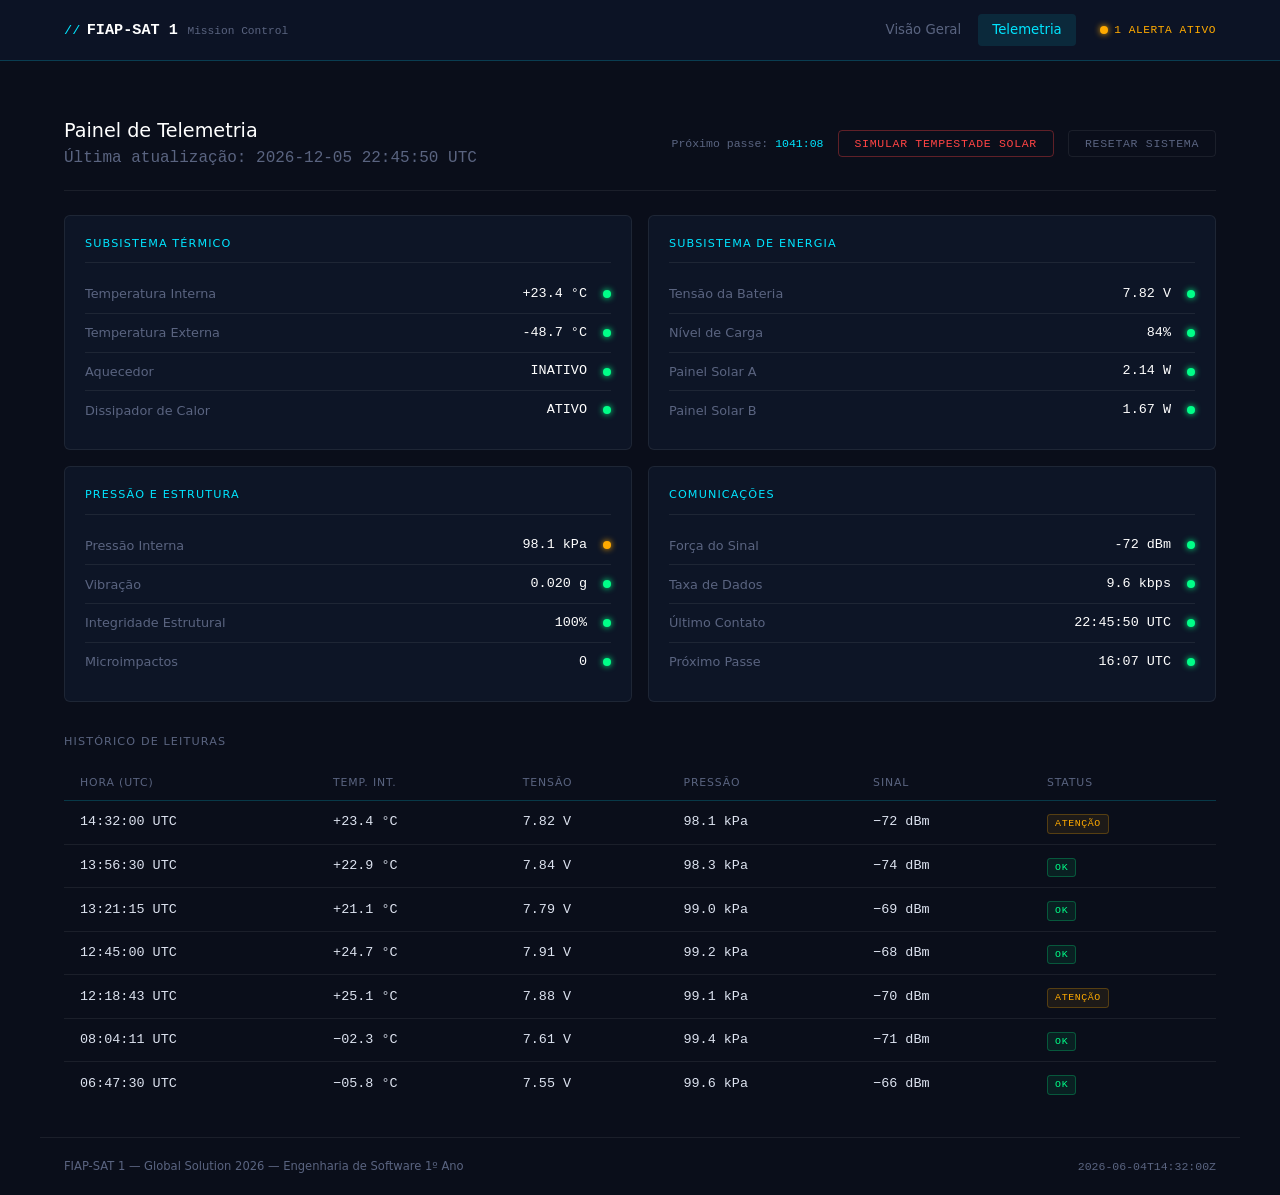
==== dashboard.html @ 656cd411 "first commit" ====
<!DOCTYPE html>
<html lang="pt-BR">
<head>
    <meta charset="UTF-8">
    <meta name="viewport" content="width=device-width, initial-scale=1.0">
    <title>Telemetria — FIAP-SAT 1</title>
    <link rel="stylesheet" href="css/style.css">
</head>
<body>

    <header class="site-header">
        <div class="header-inner">
            <div class="header-brand">
                <span class="brand-prefix">//</span>
                <strong>FIAP-SAT 1</strong>
                <span class="brand-sub">Mission Control</span>
            </div>
            <div class="header-right">
                <nav>
                    <a href="index.html">Visão Geral</a>
                    <a href="dashboard.html" class="active">Telemetria</a>
                </nav>
                <div class="mission-status">
                    <span class="dot dot-warn" id="status-dot"></span>
                    <span id="status-text" style="color: var(--yellow)">1 ALERTA ATIVO</span>
                </div>
            </div>
        </div>
    </header>

    <main>

        <div class="dash-header">
            <div>
                <h1>Painel de Telemetria</h1>
                <p class="mono muted" id="dash-timestamp">Última atualização: 2026-06-04 · 14:32:00 UTC</p>
            </div>
            <div class="action-bar">
                <span class="next-pass-box">Próximo passe: <span id="next-pass-countdown" class="countdown-val">--:--</span></span>
                <button class="btn btn-danger" id="btn-storm">Simular Tempestade Solar</button>
                <button class="btn btn-ghost"  id="btn-reset">Resetar Sistema</button>
            </div>
        </div>

        <div class="subsystems-grid">

            <section class="subsystem">
                <h2>Subsistema Térmico</h2>
                <div class="readings">
                    <article class="reading">
                        <span class="reading-label">Temperatura Interna</span>
                        <span class="reading-value" id="rv-temp-int">+23.4 °C</span>
                        <span class="dot dot-ok" id="rd-temp-int"></span>
                    </article>
                    <article class="reading">
                        <span class="reading-label">Temperatura Externa</span>
                        <span class="reading-value" id="rv-temp-ext">&minus;48.7 °C</span>
                        <span class="dot dot-ok" id="rd-temp-ext"></span>
                    </article>
                    <article class="reading">
                        <span class="reading-label">Aquecedor</span>
                        <span class="reading-value" id="rv-heater">INATIVO</span>
                        <span class="dot dot-ok" id="rd-heater"></span>
                    </article>
                    <article class="reading">
                        <span class="reading-label">Dissipador de Calor</span>
                        <span class="reading-value" id="rv-dissipator">ATIVO</span>
                        <span class="dot dot-ok" id="rd-dissipator"></span>
                    </article>
                </div>
            </section>

            <section class="subsystem">
                <h2>Subsistema de Energia</h2>
                <div class="readings">
                    <article class="reading">
                        <span class="reading-label">Tensão da Bateria</span>
                        <span class="reading-value" id="rv-voltage">7.82 V</span>
                        <span class="dot dot-ok" id="rd-voltage"></span>
                    </article>
                    <article class="reading">
                        <span class="reading-label">Nível de Carga</span>
                        <span class="reading-value" id="rv-charge">84%</span>
                        <span class="dot dot-ok" id="rd-charge"></span>
                    </article>
                    <article class="reading">
                        <span class="reading-label">Painel Solar A</span>
                        <span class="reading-value" id="rv-solar-a">2.14 W</span>
                        <span class="dot dot-ok" id="rd-solar-a"></span>
                    </article>
                    <article class="reading">
                        <span class="reading-label">Painel Solar B</span>
                        <span class="reading-value" id="rv-solar-b">1.67 W</span>
                        <span class="dot dot-warn" id="rd-solar-b"></span>
                    </article>
                </div>
            </section>

            <section class="subsystem">
                <h2>Pressão e Estrutura</h2>
                <div class="readings">
                    <article class="reading">
                        <span class="reading-label">Pressão Interna</span>
                        <span class="reading-value" id="rv-pressure">98.1 kPa</span>
                        <span class="dot dot-warn" id="rd-pressure"></span>
                    </article>
                    <article class="reading">
                        <span class="reading-label">Vibração</span>
                        <span class="reading-value" id="rv-vibration">0.020 g</span>
                        <span class="dot dot-ok" id="rd-vibration"></span>
                    </article>
                    <article class="reading">
                        <span class="reading-label">Integridade Estrutural</span>
                        <span class="reading-value" id="rv-integrity">100%</span>
                        <span class="dot dot-ok" id="rd-integrity"></span>
                    </article>
                    <article class="reading">
                        <span class="reading-label">Microimpactos</span>
                        <span class="reading-value" id="rv-microimpacts">0</span>
                        <span class="dot dot-ok" id="rd-microimpacts"></span>
                    </article>
                </div>
            </section>

            <section class="subsystem">
                <h2>Comunicações</h2>
                <div class="readings">
                    <article class="reading">
                        <span class="reading-label">Força do Sinal</span>
                        <span class="reading-value" id="rv-signal">&minus;72 dBm</span>
                        <span class="dot dot-ok" id="rd-signal"></span>
                    </article>
                    <article class="reading">
                        <span class="reading-label">Taxa de Dados</span>
                        <span class="reading-value" id="rv-datarate">9.6 kbps</span>
                        <span class="dot dot-ok" id="rd-datarate"></span>
                    </article>
                    <article class="reading">
                        <span class="reading-label">Último Contato</span>
                        <span class="reading-value" id="rv-last-contact">14:32:00 UTC</span>
                        <span class="dot dot-ok" id="rd-last-contact"></span>
                    </article>
                    <article class="reading">
                        <span class="reading-label">Próximo Passe</span>
                        <span class="reading-value" id="rv-next-pass">16:07 UTC</span>
                        <span class="dot dot-ok" id="rd-next-pass"></span>
                    </article>
                </div>
            </section>

        </div>

        <section class="tlog">
            <h2 class="dash-section-title">Histórico de Leituras</h2>
            <table>
                <thead>
                    <tr>
                        <th>Hora (UTC)</th>
                        <th>Temp. Int.</th>
                        <th>Tensão</th>
                        <th>Pressão</th>
                        <th>Sinal</th>
                        <th>Status</th>
                    </tr>
                </thead>
                <tbody id="tlog-tbody">
                    <tr>
                        <td class="mono">14:32:00 UTC</td>
                        <td class="mono">+23.4 °C</td>
                        <td class="mono">7.82 V</td>
                        <td class="mono">98.1 kPa</td>
                        <td class="mono">&minus;72 dBm</td>
                        <td><span class="badge badge-warn">Atenção</span></td>
                    </tr>
                    <tr>
                        <td class="mono">13:56:30 UTC</td>
                        <td class="mono">+22.9 °C</td>
                        <td class="mono">7.84 V</td>
                        <td class="mono">98.3 kPa</td>
                        <td class="mono">&minus;74 dBm</td>
                        <td><span class="badge badge-ok">OK</span></td>
                    </tr>
                    <tr>
                        <td class="mono">13:21:15 UTC</td>
                        <td class="mono">+21.1 °C</td>
                        <td class="mono">7.79 V</td>
                        <td class="mono">99.0 kPa</td>
                        <td class="mono">&minus;69 dBm</td>
                        <td><span class="badge badge-ok">OK</span></td>
                    </tr>
                    <tr>
                        <td class="mono">12:45:00 UTC</td>
                        <td class="mono">+24.7 °C</td>
                        <td class="mono">7.91 V</td>
                        <td class="mono">99.2 kPa</td>
                        <td class="mono">&minus;68 dBm</td>
                        <td><span class="badge badge-ok">OK</span></td>
                    </tr>
                    <tr>
                        <td class="mono">12:18:43 UTC</td>
                        <td class="mono">+25.1 °C</td>
                        <td class="mono">7.88 V</td>
                        <td class="mono">99.1 kPa</td>
                        <td class="mono">&minus;70 dBm</td>
                        <td><span class="badge badge-warn">Atenção</span></td>
                    </tr>
                    <tr>
                        <td class="mono">08:04:11 UTC</td>
                        <td class="mono">&minus;02.3 °C</td>
                        <td class="mono">7.61 V</td>
                        <td class="mono">99.4 kPa</td>
                        <td class="mono">&minus;71 dBm</td>
                        <td><span class="badge badge-ok">OK</span></td>
                    </tr>
                    <tr>
                        <td class="mono">06:47:30 UTC</td>
                        <td class="mono">&minus;05.8 °C</td>
                        <td class="mono">7.55 V</td>
                        <td class="mono">99.6 kPa</td>
                        <td class="mono">&minus;66 dBm</td>
                        <td><span class="badge badge-ok">OK</span></td>
                    </tr>
                </tbody>
            </table>
        </section>

    </main>

    <footer class="site-footer">
        <p>FIAP-SAT 1 &mdash; Global Solution 2026 &mdash; Engenharia de Software 1º Ano</p>
        <p class="mono">2026-06-04T14:32:00Z</p>
    </footer>

    <script src="js/telemetry.js"></script>
</body>
</html>
---- css/style.css ----
:root {
    --bg: #0a0e1a;
    --bg-card: #0d1526;
    --cyan: #00e5ff;
    --cyan-dim: rgba(0, 229, 255, 0.1);
    --cyan-border: rgba(0, 229, 255, 0.2);
    --green: #00ff88;
    --red: #ff4444;
    --yellow: #ffaa00;
    --text: #dde3f0;
    --text-muted: #5a6480;
    --border: rgba(255, 255, 255, 0.07);
    --font-ui: 'Inter', system-ui, -apple-system, sans-serif;
    --font-mono: 'Space Mono', 'Courier New', monospace;
}

*, *::before, *::after {
    box-sizing: border-box;
    margin: 0;
    padding: 0;
}

body {
    font-family: var(--font-ui);
    background: var(--bg);
    color: var(--text);
    min-height: 100vh;
    display: flex;
    flex-direction: column;
    line-height: 1.5;
    font-size: 16px;
}

/* ========== HEADER ========== */

.site-header {
    background: rgba(13, 21, 38, 0.95);
    border-bottom: 1px solid var(--cyan-border);
    position: sticky;
    top: 0;
    z-index: 100;
    backdrop-filter: blur(8px);
}

.header-inner {
    max-width: 1200px;
    margin: 0 auto;
    padding: 0 1.5rem;
    height: 60px;
    display: flex;
    align-items: center;
    justify-content: space-between;
}

.header-brand {
    display: flex;
    align-items: baseline;
    gap: 0.4rem;
    font-family: var(--font-mono);
}

.brand-prefix { color: var(--cyan); font-size: 0.85rem; }
.header-brand strong { color: #fff; font-size: 0.95rem; }
.brand-sub {
    color: var(--text-muted);
    font-size: 0.7rem;
    margin-left: 0.2rem;
}

.header-right {
    display: flex;
    align-items: center;
    gap: 1.5rem;
}

nav {
    display: flex;
    gap: 0.2rem;
}

nav a {
    color: var(--text-muted);
    text-decoration: none;
    padding: 0.35rem 0.875rem;
    border-radius: 4px;
    font-size: 0.83rem;
    transition: color 0.15s, background 0.15s;
}

nav a:hover {
    color: var(--text);
    background: var(--cyan-dim);
}

nav a.active {
    color: var(--cyan);
    background: var(--cyan-dim);
}

.mission-status {
    display: flex;
    align-items: center;
    gap: 0.4rem;
    font-family: var(--font-mono);
    font-size: 0.7rem;
    color: var(--green);
    letter-spacing: 0.05em;
}

/* ========== MAIN ========== */

main {
    flex: 1;
    max-width: 1200px;
    margin: 0 auto;
    padding: 2rem 1.5rem;
    width: 100%;
}

/* ========== FOOTER ========== */

.site-footer {
    border-top: 1px solid var(--border);
    padding: 1.25rem 1.5rem;
    display: flex;
    justify-content: space-between;
    align-items: center;
    font-size: 0.72rem;
    color: var(--text-muted);
    max-width: 1200px;
    margin: 0 auto;
    width: 100%;
}

/* ========== UTILITIES ========== */

.mono { font-family: var(--font-mono); }
.muted { color: var(--text-muted); }

.dot {
    width: 8px;
    height: 8px;
    border-radius: 50%;
    display: inline-block;
    flex-shrink: 0;
}

.dot-ok   { background: var(--green);  box-shadow: 0 0 6px var(--green); }
.dot-warn { background: var(--yellow); box-shadow: 0 0 6px var(--yellow); }
.dot-crit { background: var(--red);    box-shadow: 0 0 8px var(--red); }

.badge {
    font-family: var(--font-mono);
    font-size: 0.62rem;
    padding: 0.2rem 0.45rem;
    border-radius: 3px;
    text-transform: uppercase;
    letter-spacing: 0.06em;
}

.badge-ok   { background: rgba(0, 255, 136, 0.08); color: var(--green);  border: 1px solid rgba(0, 255, 136, 0.25); }
.badge-warn { background: rgba(255, 170, 0, 0.08);  color: var(--yellow); border: 1px solid rgba(255, 170, 0, 0.25); }
.badge-crit { background: rgba(255, 68, 68, 0.08);  color: var(--red);    border: 1px solid rgba(255, 68, 68, 0.25); }

/* ========== TABLES ========== */

table {
    width: 100%;
    border-collapse: collapse;
    font-size: 0.84rem;
}

thead tr { border-bottom: 1px solid var(--cyan-border); }

th {
    text-align: left;
    padding: 0.55rem 1rem;
    font-size: 0.68rem;
    text-transform: uppercase;
    letter-spacing: 0.08em;
    color: var(--text-muted);
    font-weight: 500;
}

td {
    padding: 0.7rem 1rem;
    border-bottom: 1px solid var(--border);
}

tbody tr:last-child td { border-bottom: none; }
tbody tr:hover { background: var(--bg-card); }

/* ========== INDEX — HERO ========== */

.mission-hero {
    display: flex;
    align-items: center;
    justify-content: space-between;
    gap: 3rem;
    padding: 2.5rem 0 2rem;
    border-bottom: 1px solid var(--border);
    margin-bottom: 2.5rem;
}

.mission-info h1 {
    font-family: var(--font-mono);
    font-size: 2.4rem;
    color: #fff;
    letter-spacing: -0.02em;
    margin-bottom: 0.4rem;
}

.mission-tagline {
    color: var(--text-muted);
    font-size: 0.88rem;
    margin-bottom: 1.5rem;
}

.mission-meta {
    display: grid;
    grid-template-columns: auto 1fr;
    gap: 0.35rem 1.5rem;
}

.mission-meta dt {
    font-size: 0.68rem;
    text-transform: uppercase;
    letter-spacing: 0.06em;
    color: var(--text-muted);
    display: flex;
    align-items: center;
}

.mission-meta dd {
    font-family: var(--font-mono);
    font-size: 0.82rem;
    color: var(--cyan);
}

/* Globe visual (CSS only) */
.globe-wrap {
    position: relative;
    width: 200px;
    height: 200px;
    flex-shrink: 0;
}

.globe-earth {
    position: absolute;
    top: 50%;
    left: 50%;
    transform: translate(-50%, -50%);
    width: 90px;
    height: 90px;
    border-radius: 50%;
    background: radial-gradient(circle at 35% 30%, #1a4a8a, #0d2244, #050e1a);
    border: 1px solid rgba(30, 90, 160, 0.5);
    box-shadow: 0 0 40px rgba(0, 100, 255, 0.12), 0 0 80px rgba(0, 100, 255, 0.04);
}

.globe-ring {
    position: absolute;
    top: 50%;
    left: 50%;
    transform: translate(-50%, -50%) rotateX(72deg);
    width: 148px;
    height: 148px;
    border-radius: 50%;
    border: 1px solid rgba(0, 229, 255, 0.22);
}

.globe-orbit {
    position: absolute;
    top: 50%;
    left: 50%;
    transform: translate(-50%, -50%) rotateX(72deg) rotateZ(28deg);
    width: 188px;
    height: 188px;
    border-radius: 50%;
    border: 1px dashed rgba(0, 229, 255, 0.1);
}

.globe-sat {
    position: absolute;
    top: 21px;
    left: 50%;
    transform: translateX(-50%);
    width: 6px;
    height: 6px;
    border-radius: 50%;
    background: var(--cyan);
    box-shadow: 0 0 8px var(--cyan), 0 0 16px rgba(0, 229, 255, 0.4);
}

/* ========== INDEX — CARDS ========== */

.telemetry-summary { margin-bottom: 2.5rem; }

.telemetry-summary h2,
.recent-alerts h2,
.dash-section-title {
    font-size: 0.7rem;
    text-transform: uppercase;
    letter-spacing: 0.1em;
    color: var(--text-muted);
    font-weight: 500;
    margin-bottom: 1rem;
}

.cards-grid {
    display: grid;
    grid-template-columns: repeat(4, 1fr);
    gap: 1rem;
}

.card {
    background: var(--bg-card);
    border: 1px solid var(--border);
    border-radius: 6px;
    padding: 1.25rem;
}

.card-head {
    display: flex;
    justify-content: space-between;
    align-items: center;
    margin-bottom: 0.75rem;
}

.card-label {
    font-size: 0.7rem;
    text-transform: uppercase;
    letter-spacing: 0.06em;
    color: var(--text-muted);
}

.card-value {
    font-family: var(--font-mono);
    font-size: 1.75rem;
    color: #fff;
    line-height: 1;
    margin-bottom: 0.4rem;
}

.card-value .unit {
    font-size: 0.85rem;
    color: var(--text-muted);
    margin-left: 0.2rem;
}

.card-range {
    font-size: 0.68rem;
    color: var(--text-muted);
    font-family: var(--font-mono);
}

/* ========== INDEX — ALERTS ========== */

.recent-alerts { margin-bottom: 1rem; }

/* ========== DASHBOARD ========== */

.dash-header {
    padding: 1.5rem 0 1.25rem;
    border-bottom: 1px solid var(--border);
    margin-bottom: 1.5rem;
    display: flex;
    justify-content: space-between;
    align-items: center;
}

.dash-header h1 {
    font-size: 1.2rem;
    color: #fff;
    font-weight: 500;
}

.subsystems-grid {
    display: grid;
    grid-template-columns: repeat(2, 1fr);
    gap: 1rem;
    margin-bottom: 2rem;
}

.subsystem {
    background: var(--bg-card);
    border: 1px solid var(--border);
    border-radius: 6px;
    padding: 1.25rem;
}

.subsystem h2 {
    font-size: 0.7rem;
    text-transform: uppercase;
    letter-spacing: 0.1em;
    color: var(--cyan);
    font-weight: 500;
    border-bottom: 1px solid var(--border);
    padding-bottom: 0.6rem;
    margin-bottom: 0.75rem;
}

.readings {
    display: flex;
    flex-direction: column;
}

.reading {
    display: flex;
    align-items: center;
    gap: 1rem;
    padding: 0.55rem 0;
    border-bottom: 1px solid var(--border);
}

.reading:last-child { border-bottom: none; }

.reading-label {
    flex: 1;
    font-size: 0.8rem;
    color: var(--text-muted);
}

.reading-value {
    font-family: var(--font-mono);
    font-size: 0.84rem;
    color: #fff;
    min-width: 90px;
    text-align: right;
}

.tlog { margin-top: 0.5rem; }

/* ========== BUTTONS ========== */

.btn {
    font-family: var(--font-mono);
    font-size: 0.72rem;
    letter-spacing: 0.06em;
    text-transform: uppercase;
    padding: 0.4rem 1rem;
    border-radius: 4px;
    border: 1px solid;
    cursor: pointer;
    transition: background 0.15s, opacity 0.15s;
    background: transparent;
    white-space: nowrap;
}

.btn:disabled {
    opacity: 0.35;
    cursor: not-allowed;
}

.btn-danger {
    color: var(--red);
    border-color: rgba(255, 68, 68, 0.35);
}

.btn-danger:hover:not(:disabled) {
    background: rgba(255, 68, 68, 0.08);
}

.btn-ghost {
    color: var(--text-muted);
    border-color: var(--border);
}

.btn-ghost:hover:not(:disabled) {
    color: var(--text);
    background: var(--cyan-dim);
    border-color: var(--cyan-border);
}

/* ========== ACTION BAR ========== */

.action-bar {
    display: flex;
    align-items: center;
    gap: 0.875rem;
}

.next-pass-box {
    font-family: var(--font-mono);
    font-size: 0.72rem;
    color: var(--text-muted);
    white-space: nowrap;
}

.countdown-val {
    color: var(--cyan);
}
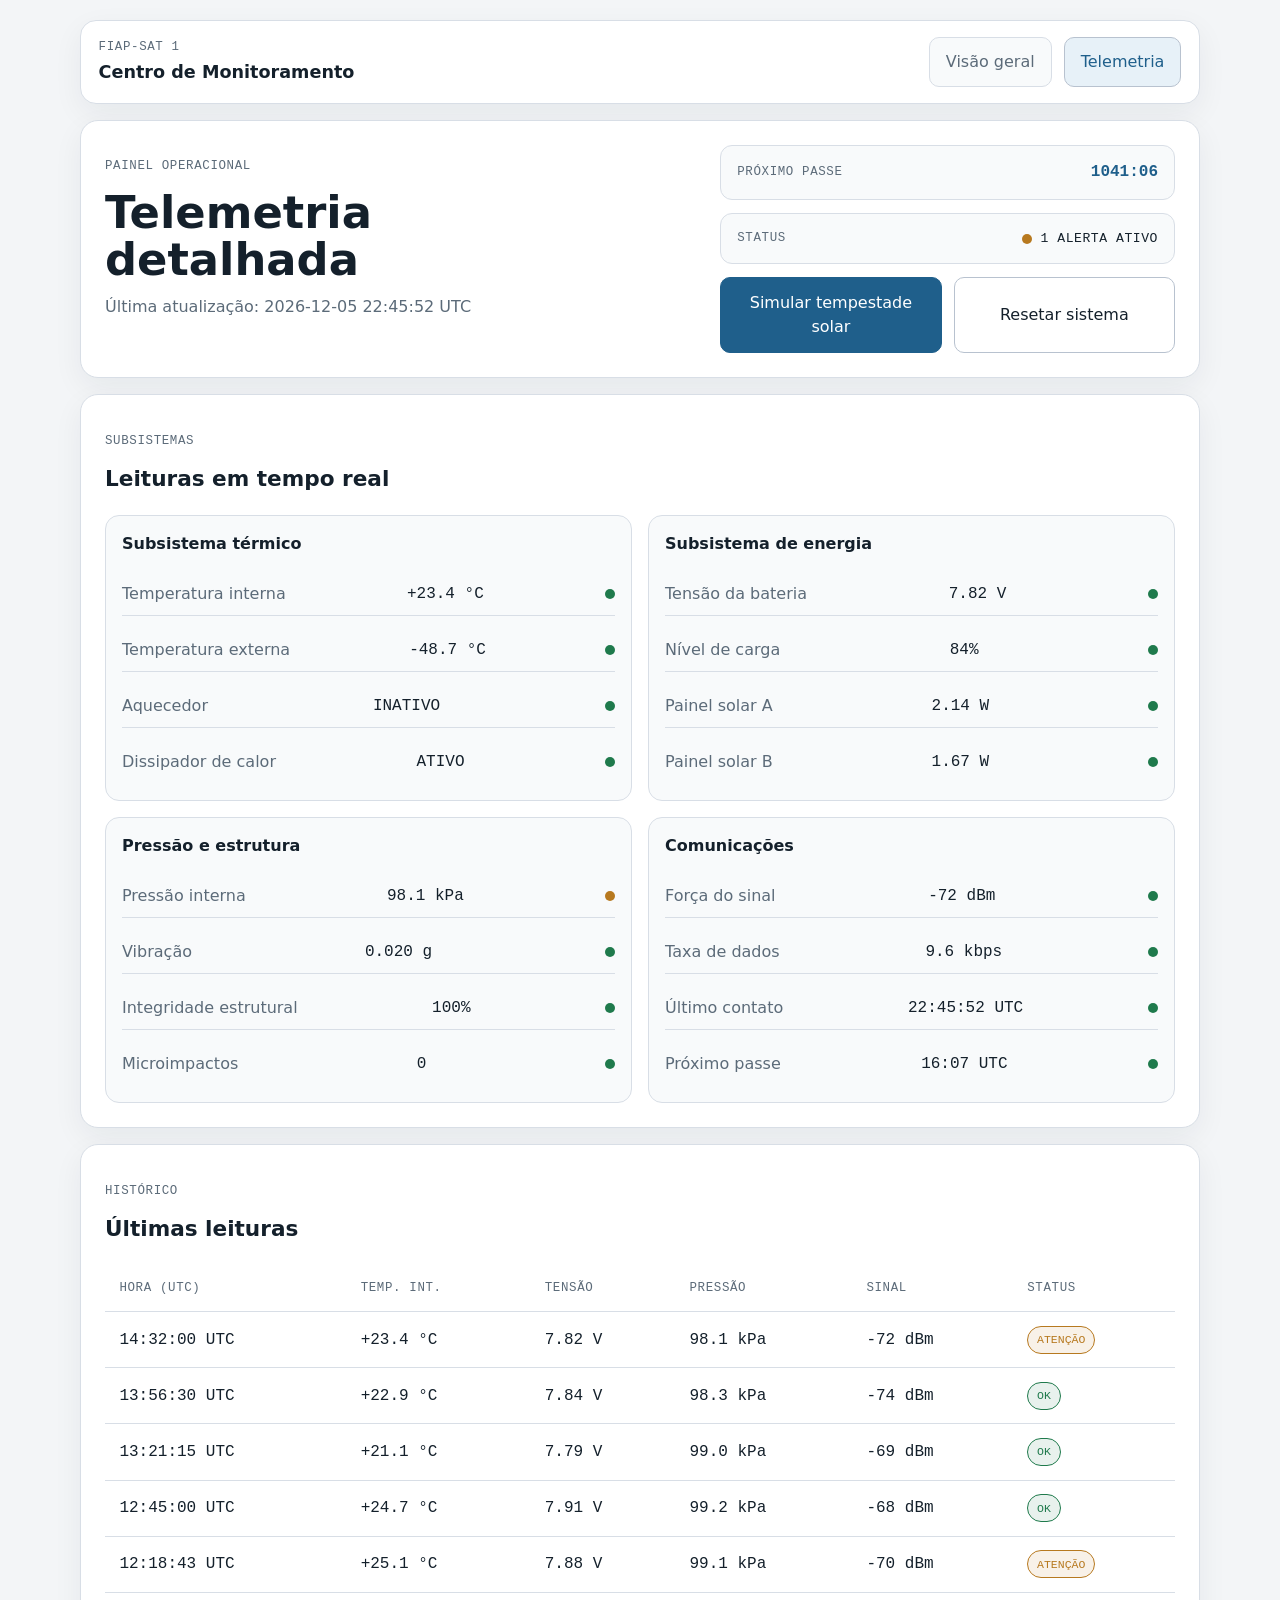
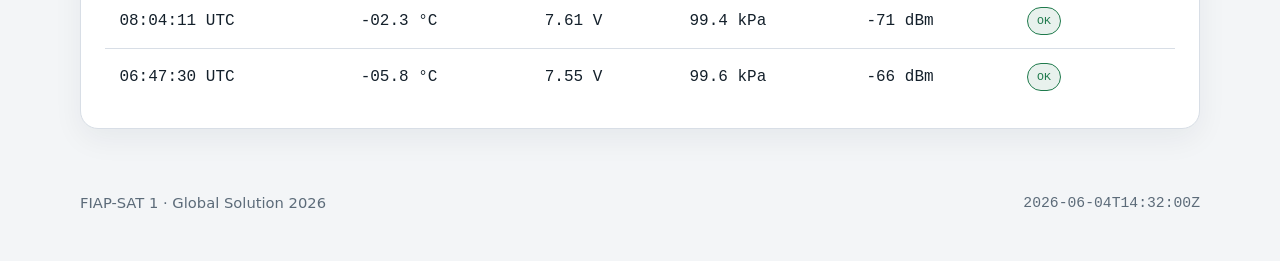
==== commit 9457dc6f: "ajusta layout e melhora a semantica do projeto" ====
--- a/dashboard.html
+++ b/dashboard.html
@@ -3,232 +3,254 @@
 <head>
     <meta charset="UTF-8">
     <meta name="viewport" content="width=device-width, initial-scale=1.0">
-    <title>Telemetria — FIAP-SAT 1</title>
+    <title>FIAP-SAT 1 | Telemetria</title>
+    <link rel="icon" href="data:image/svg+xml,%3Csvg xmlns='http://www.w3.org/2000/svg' viewBox='0 0 32 32'%3E%3Crect width='32' height='32' rx='8' fill='%2314202b'/%3E%3Cpath d='M8 16h16M16 8v16' stroke='%23ffffff' stroke-width='2' stroke-linecap='round'/%3E%3C/svg%3E">
     <link rel="stylesheet" href="css/style.css">
 </head>
 <body>
-
+    <a class="skip-link" href="#conteudo-principal">Pular para o conteúdo principal</a>
     <header class="site-header">
         <div class="header-inner">
             <div class="header-brand">
-                <span class="brand-prefix">//</span>
-                <strong>FIAP-SAT 1</strong>
-                <span class="brand-sub">Mission Control</span>
-            </div>
-            <div class="header-right">
-                <nav>
-                    <a href="index.html">Visão Geral</a>
-                    <a href="dashboard.html" class="active">Telemetria</a>
-                </nav>
-                <div class="mission-status">
-                    <span class="dot dot-warn" id="status-dot"></span>
-                    <span id="status-text" style="color: var(--yellow)">1 ALERTA ATIVO</span>
-                </div>
-            </div>
+                <span class="brand-kicker">FIAP-SAT 1</span>
+                <strong>Centro de Monitoramento</strong>
+            </div>
+            <nav class="site-nav" aria-label="Navegação principal">
+                <a href="index.html">Visão geral</a>
+                <a href="dashboard.html" class="active">Telemetria</a>
+            </nav>
         </div>
     </header>
 
-    <main>
-
-        <div class="dash-header">
+    <main class="page-shell" id="conteudo-principal">
+        <section class="dashboard-hero" aria-labelledby="titulo-telemetria">
             <div>
-                <h1>Painel de Telemetria</h1>
-                <p class="mono muted" id="dash-timestamp">Última atualização: 2026-06-04 · 14:32:00 UTC</p>
-            </div>
-            <div class="action-bar">
-                <span class="next-pass-box">Próximo passe: <span id="next-pass-countdown" class="countdown-val">--:--</span></span>
-                <button class="btn btn-danger" id="btn-storm">Simular Tempestade Solar</button>
-                <button class="btn btn-ghost"  id="btn-reset">Resetar Sistema</button>
-            </div>
-        </div>
-
-        <div class="subsystems-grid">
-
-            <section class="subsystem">
-                <h2>Subsistema Térmico</h2>
-                <div class="readings">
-                    <article class="reading">
-                        <span class="reading-label">Temperatura Interna</span>
-                        <span class="reading-value" id="rv-temp-int">+23.4 °C</span>
-                        <span class="dot dot-ok" id="rd-temp-int"></span>
-                    </article>
-                    <article class="reading">
-                        <span class="reading-label">Temperatura Externa</span>
-                        <span class="reading-value" id="rv-temp-ext">&minus;48.7 °C</span>
-                        <span class="dot dot-ok" id="rd-temp-ext"></span>
-                    </article>
-                    <article class="reading">
-                        <span class="reading-label">Aquecedor</span>
-                        <span class="reading-value" id="rv-heater">INATIVO</span>
-                        <span class="dot dot-ok" id="rd-heater"></span>
-                    </article>
-                    <article class="reading">
-                        <span class="reading-label">Dissipador de Calor</span>
-                        <span class="reading-value" id="rv-dissipator">ATIVO</span>
-                        <span class="dot dot-ok" id="rd-dissipator"></span>
-                    </article>
-                </div>
-            </section>
-
-            <section class="subsystem">
-                <h2>Subsistema de Energia</h2>
-                <div class="readings">
-                    <article class="reading">
-                        <span class="reading-label">Tensão da Bateria</span>
-                        <span class="reading-value" id="rv-voltage">7.82 V</span>
-                        <span class="dot dot-ok" id="rd-voltage"></span>
-                    </article>
-                    <article class="reading">
-                        <span class="reading-label">Nível de Carga</span>
-                        <span class="reading-value" id="rv-charge">84%</span>
-                        <span class="dot dot-ok" id="rd-charge"></span>
-                    </article>
-                    <article class="reading">
-                        <span class="reading-label">Painel Solar A</span>
-                        <span class="reading-value" id="rv-solar-a">2.14 W</span>
-                        <span class="dot dot-ok" id="rd-solar-a"></span>
-                    </article>
-                    <article class="reading">
-                        <span class="reading-label">Painel Solar B</span>
-                        <span class="reading-value" id="rv-solar-b">1.67 W</span>
-                        <span class="dot dot-warn" id="rd-solar-b"></span>
-                    </article>
-                </div>
-            </section>
-
-            <section class="subsystem">
-                <h2>Pressão e Estrutura</h2>
-                <div class="readings">
-                    <article class="reading">
-                        <span class="reading-label">Pressão Interna</span>
-                        <span class="reading-value" id="rv-pressure">98.1 kPa</span>
-                        <span class="dot dot-warn" id="rd-pressure"></span>
-                    </article>
-                    <article class="reading">
-                        <span class="reading-label">Vibração</span>
-                        <span class="reading-value" id="rv-vibration">0.020 g</span>
-                        <span class="dot dot-ok" id="rd-vibration"></span>
-                    </article>
-                    <article class="reading">
-                        <span class="reading-label">Integridade Estrutural</span>
-                        <span class="reading-value" id="rv-integrity">100%</span>
-                        <span class="dot dot-ok" id="rd-integrity"></span>
-                    </article>
-                    <article class="reading">
-                        <span class="reading-label">Microimpactos</span>
-                        <span class="reading-value" id="rv-microimpacts">0</span>
-                        <span class="dot dot-ok" id="rd-microimpacts"></span>
-                    </article>
-                </div>
-            </section>
-
-            <section class="subsystem">
-                <h2>Comunicações</h2>
-                <div class="readings">
-                    <article class="reading">
-                        <span class="reading-label">Força do Sinal</span>
-                        <span class="reading-value" id="rv-signal">&minus;72 dBm</span>
-                        <span class="dot dot-ok" id="rd-signal"></span>
-                    </article>
-                    <article class="reading">
-                        <span class="reading-label">Taxa de Dados</span>
-                        <span class="reading-value" id="rv-datarate">9.6 kbps</span>
-                        <span class="dot dot-ok" id="rd-datarate"></span>
-                    </article>
-                    <article class="reading">
-                        <span class="reading-label">Último Contato</span>
-                        <span class="reading-value" id="rv-last-contact">14:32:00 UTC</span>
-                        <span class="dot dot-ok" id="rd-last-contact"></span>
-                    </article>
-                    <article class="reading">
-                        <span class="reading-label">Próximo Passe</span>
-                        <span class="reading-value" id="rv-next-pass">16:07 UTC</span>
-                        <span class="dot dot-ok" id="rd-next-pass"></span>
-                    </article>
-                </div>
-            </section>
-
-        </div>
-
-        <section class="tlog">
-            <h2 class="dash-section-title">Histórico de Leituras</h2>
-            <table>
-                <thead>
-                    <tr>
-                        <th>Hora (UTC)</th>
-                        <th>Temp. Int.</th>
-                        <th>Tensão</th>
-                        <th>Pressão</th>
-                        <th>Sinal</th>
-                        <th>Status</th>
-                    </tr>
-                </thead>
-                <tbody id="tlog-tbody">
-                    <tr>
-                        <td class="mono">14:32:00 UTC</td>
-                        <td class="mono">+23.4 °C</td>
-                        <td class="mono">7.82 V</td>
-                        <td class="mono">98.1 kPa</td>
-                        <td class="mono">&minus;72 dBm</td>
-                        <td><span class="badge badge-warn">Atenção</span></td>
-                    </tr>
-                    <tr>
-                        <td class="mono">13:56:30 UTC</td>
-                        <td class="mono">+22.9 °C</td>
-                        <td class="mono">7.84 V</td>
-                        <td class="mono">98.3 kPa</td>
-                        <td class="mono">&minus;74 dBm</td>
-                        <td><span class="badge badge-ok">OK</span></td>
-                    </tr>
-                    <tr>
-                        <td class="mono">13:21:15 UTC</td>
-                        <td class="mono">+21.1 °C</td>
-                        <td class="mono">7.79 V</td>
-                        <td class="mono">99.0 kPa</td>
-                        <td class="mono">&minus;69 dBm</td>
-                        <td><span class="badge badge-ok">OK</span></td>
-                    </tr>
-                    <tr>
-                        <td class="mono">12:45:00 UTC</td>
-                        <td class="mono">+24.7 °C</td>
-                        <td class="mono">7.91 V</td>
-                        <td class="mono">99.2 kPa</td>
-                        <td class="mono">&minus;68 dBm</td>
-                        <td><span class="badge badge-ok">OK</span></td>
-                    </tr>
-                    <tr>
-                        <td class="mono">12:18:43 UTC</td>
-                        <td class="mono">+25.1 °C</td>
-                        <td class="mono">7.88 V</td>
-                        <td class="mono">99.1 kPa</td>
-                        <td class="mono">&minus;70 dBm</td>
-                        <td><span class="badge badge-warn">Atenção</span></td>
-                    </tr>
-                    <tr>
-                        <td class="mono">08:04:11 UTC</td>
-                        <td class="mono">&minus;02.3 °C</td>
-                        <td class="mono">7.61 V</td>
-                        <td class="mono">99.4 kPa</td>
-                        <td class="mono">&minus;71 dBm</td>
-                        <td><span class="badge badge-ok">OK</span></td>
-                    </tr>
-                    <tr>
-                        <td class="mono">06:47:30 UTC</td>
-                        <td class="mono">&minus;05.8 °C</td>
-                        <td class="mono">7.55 V</td>
-                        <td class="mono">99.6 kPa</td>
-                        <td class="mono">&minus;66 dBm</td>
-                        <td><span class="badge badge-ok">OK</span></td>
-                    </tr>
-                </tbody>
-            </table>
+                <p class="section-kicker">Painel operacional</p>
+                <h1 id="titulo-telemetria">Telemetria detalhada</h1>
+                <p class="hero-text" id="dash-timestamp">Última atualização: 2026-06-04 14:32:00 UTC</p>
+            </div>
+
+            <div class="hero-actions">
+                <div class="hero-status-inline">
+                    <span class="label-inline">Próximo passe</span>
+                    <strong id="next-pass-countdown" class="countdown-val">--:--</strong>
+                </div>
+                <div class="hero-status-inline">
+                    <span class="label-inline">Status</span>
+                    <div class="mission-status" role="status" aria-live="polite">
+                        <span class="dot dot-warn" id="status-dot"></span>
+                        <span id="status-text">1 ALERTA ATIVO</span>
+                    </div>
+                </div>
+                <div class="button-row">
+                    <button class="btn btn-primary" id="btn-storm">Simular tempestade solar</button>
+                    <button class="btn btn-secondary" id="btn-reset">Resetar sistema</button>
+                </div>
+            </div>
         </section>
 
+        <section class="content-section" aria-labelledby="titulo-subsistemas">
+            <div class="section-heading">
+                <div>
+                    <p class="section-kicker">Subsistemas</p>
+                    <h2 id="titulo-subsistemas">Leituras em tempo real</h2>
+                </div>
+            </div>
+
+            <div class="subsystems-grid">
+                <section class="subsystem">
+                    <h3>Subsistema térmico</h3>
+                    <div class="readings">
+                        <article class="reading">
+                            <span class="reading-label">Temperatura interna</span>
+                            <span class="reading-value" id="rv-temp-int">+23.4 °C</span>
+                            <span class="dot dot-ok" id="rd-temp-int"></span>
+                        </article>
+                        <article class="reading">
+                            <span class="reading-label">Temperatura externa</span>
+                            <span class="reading-value" id="rv-temp-ext">-48.7 °C</span>
+                            <span class="dot dot-ok" id="rd-temp-ext"></span>
+                        </article>
+                        <article class="reading">
+                            <span class="reading-label">Aquecedor</span>
+                            <span class="reading-value" id="rv-heater">INATIVO</span>
+                            <span class="dot dot-ok" id="rd-heater"></span>
+                        </article>
+                        <article class="reading">
+                            <span class="reading-label">Dissipador de calor</span>
+                            <span class="reading-value" id="rv-dissipator">ATIVO</span>
+                            <span class="dot dot-ok" id="rd-dissipator"></span>
+                        </article>
+                    </div>
+                </section>
+
+                <section class="subsystem">
+                    <h3>Subsistema de energia</h3>
+                    <div class="readings">
+                        <article class="reading">
+                            <span class="reading-label">Tensão da bateria</span>
+                            <span class="reading-value" id="rv-voltage">7.82 V</span>
+                            <span class="dot dot-ok" id="rd-voltage"></span>
+                        </article>
+                        <article class="reading">
+                            <span class="reading-label">Nível de carga</span>
+                            <span class="reading-value" id="rv-charge">84%</span>
+                            <span class="dot dot-ok" id="rd-charge"></span>
+                        </article>
+                        <article class="reading">
+                            <span class="reading-label">Painel solar A</span>
+                            <span class="reading-value" id="rv-solar-a">2.14 W</span>
+                            <span class="dot dot-ok" id="rd-solar-a"></span>
+                        </article>
+                        <article class="reading">
+                            <span class="reading-label">Painel solar B</span>
+                            <span class="reading-value" id="rv-solar-b">1.67 W</span>
+                            <span class="dot dot-warn" id="rd-solar-b"></span>
+                        </article>
+                    </div>
+                </section>
+
+                <section class="subsystem">
+                    <h3>Pressão e estrutura</h3>
+                    <div class="readings">
+                        <article class="reading">
+                            <span class="reading-label">Pressão interna</span>
+                            <span class="reading-value" id="rv-pressure">98.1 kPa</span>
+                            <span class="dot dot-warn" id="rd-pressure"></span>
+                        </article>
+                        <article class="reading">
+                            <span class="reading-label">Vibração</span>
+                            <span class="reading-value" id="rv-vibration">0.020 g</span>
+                            <span class="dot dot-ok" id="rd-vibration"></span>
+                        </article>
+                        <article class="reading">
+                            <span class="reading-label">Integridade estrutural</span>
+                            <span class="reading-value" id="rv-integrity">100%</span>
+                            <span class="dot dot-ok" id="rd-integrity"></span>
+                        </article>
+                        <article class="reading">
+                            <span class="reading-label">Microimpactos</span>
+                            <span class="reading-value" id="rv-microimpacts">0</span>
+                            <span class="dot dot-ok" id="rd-microimpacts"></span>
+                        </article>
+                    </div>
+                </section>
+
+                <section class="subsystem">
+                    <h3>Comunicações</h3>
+                    <div class="readings">
+                        <article class="reading">
+                            <span class="reading-label">Força do sinal</span>
+                            <span class="reading-value" id="rv-signal">-72 dBm</span>
+                            <span class="dot dot-ok" id="rd-signal"></span>
+                        </article>
+                        <article class="reading">
+                            <span class="reading-label">Taxa de dados</span>
+                            <span class="reading-value" id="rv-datarate">9.6 kbps</span>
+                            <span class="dot dot-ok" id="rd-datarate"></span>
+                        </article>
+                        <article class="reading">
+                            <span class="reading-label">Último contato</span>
+                            <span class="reading-value" id="rv-last-contact">14:32:00 UTC</span>
+                            <span class="dot dot-ok" id="rd-last-contact"></span>
+                        </article>
+                        <article class="reading">
+                            <span class="reading-label">Próximo passe</span>
+                            <span class="reading-value" id="rv-next-pass">16:07 UTC</span>
+                            <span class="dot dot-ok" id="rd-next-pass"></span>
+                        </article>
+                    </div>
+                </section>
+            </div>
+        </section>
+
+        <section class="content-section" aria-labelledby="titulo-historico">
+            <div class="section-heading">
+                <div>
+                    <p class="section-kicker">Histórico</p>
+                    <h2 id="titulo-historico">Últimas leituras</h2>
+                </div>
+            </div>
+
+            <div class="table-wrap">
+                <table>
+                    <caption class="sr-only">Histórico das leituras recentes de telemetria do FIAP-SAT 1</caption>
+                    <thead>
+                        <tr>
+                            <th>Hora (UTC)</th>
+                            <th>Temp. Int.</th>
+                            <th>Tensão</th>
+                            <th>Pressão</th>
+                            <th>Sinal</th>
+                            <th>Status</th>
+                        </tr>
+                    </thead>
+                    <tbody id="tlog-tbody">
+                        <tr>
+                            <td class="mono"><time datetime="2026-06-04T14:32:00Z">14:32:00 UTC</time></td>
+                            <td class="mono">+23.4 °C</td>
+                            <td class="mono">7.82 V</td>
+                            <td class="mono">98.1 kPa</td>
+                            <td class="mono">-72 dBm</td>
+                            <td><span class="badge badge-warn">Atenção</span></td>
+                        </tr>
+                        <tr>
+                            <td class="mono"><time datetime="2026-06-04T13:56:30Z">13:56:30 UTC</time></td>
+                            <td class="mono">+22.9 °C</td>
+                            <td class="mono">7.84 V</td>
+                            <td class="mono">98.3 kPa</td>
+                            <td class="mono">-74 dBm</td>
+                            <td><span class="badge badge-ok">OK</span></td>
+                        </tr>
+                        <tr>
+                            <td class="mono"><time datetime="2026-06-04T13:21:15Z">13:21:15 UTC</time></td>
+                            <td class="mono">+21.1 °C</td>
+                            <td class="mono">7.79 V</td>
+                            <td class="mono">99.0 kPa</td>
+                            <td class="mono">-69 dBm</td>
+                            <td><span class="badge badge-ok">OK</span></td>
+                        </tr>
+                        <tr>
+                            <td class="mono"><time datetime="2026-06-04T12:45:00Z">12:45:00 UTC</time></td>
+                            <td class="mono">+24.7 °C</td>
+                            <td class="mono">7.91 V</td>
+                            <td class="mono">99.2 kPa</td>
+                            <td class="mono">-68 dBm</td>
+                            <td><span class="badge badge-ok">OK</span></td>
+                        </tr>
+                        <tr>
+                            <td class="mono"><time datetime="2026-06-04T12:18:43Z">12:18:43 UTC</time></td>
+                            <td class="mono">+25.1 °C</td>
+                            <td class="mono">7.88 V</td>
+                            <td class="mono">99.1 kPa</td>
+                            <td class="mono">-70 dBm</td>
+                            <td><span class="badge badge-warn">Atenção</span></td>
+                        </tr>
+                        <tr>
+                            <td class="mono"><time datetime="2026-06-04T08:04:11Z">08:04:11 UTC</time></td>
+                            <td class="mono">-02.3 °C</td>
+                            <td class="mono">7.61 V</td>
+                            <td class="mono">99.4 kPa</td>
+                            <td class="mono">-71 dBm</td>
+                            <td><span class="badge badge-ok">OK</span></td>
+                        </tr>
+                        <tr>
+                            <td class="mono"><time datetime="2026-06-04T06:47:30Z">06:47:30 UTC</time></td>
+                            <td class="mono">-05.8 °C</td>
+                            <td class="mono">7.55 V</td>
+                            <td class="mono">99.6 kPa</td>
+                            <td class="mono">-66 dBm</td>
+                            <td><span class="badge badge-ok">OK</span></td>
+                        </tr>
+                    </tbody>
+                </table>
+            </div>
+        </section>
     </main>
 
     <footer class="site-footer">
-        <p>FIAP-SAT 1 &mdash; Global Solution 2026 &mdash; Engenharia de Software 1º Ano</p>
-        <p class="mono">2026-06-04T14:32:00Z</p>
+        <p>FIAP-SAT 1 · Global Solution 2026</p>
+        <p class="mono"><time datetime="2026-06-04T14:32:00Z">2026-06-04T14:32:00Z</time></p>
     </footer>
 
     <script src="js/telemetry.js"></script>
--- a/css/style.css
+++ b/css/style.css
@@ -1,492 +1,548 @@
 :root {
-    --bg: #0a0e1a;
-    --bg-card: #0d1526;
-    --cyan: #00e5ff;
-    --cyan-dim: rgba(0, 229, 255, 0.1);
-    --cyan-border: rgba(0, 229, 255, 0.2);
-    --green: #00ff88;
-    --red: #ff4444;
-    --yellow: #ffaa00;
-    --text: #dde3f0;
-    --text-muted: #5a6480;
-    --border: rgba(255, 255, 255, 0.07);
-    --font-ui: 'Inter', system-ui, -apple-system, sans-serif;
-    --font-mono: 'Space Mono', 'Courier New', monospace;
-}
-
-*, *::before, *::after {
+    --bg: #f3f5f7;
+    --surface: #ffffff;
+    --surface-alt: #f8fafb;
+    --border: #d8dee6;
+    --border-strong: #b8c2cf;
+    --text: #14202b;
+    --text-muted: #5c6b79;
+    --accent: #1f5f8b;
+    --accent-soft: #e7f1f8;
+    --ok: #1f7a4c;
+    --warn: #b7791f;
+    --crit: #b42318;
+    --shadow: 0 10px 30px rgba(20, 32, 43, 0.06);
+    --font-ui: system-ui, -apple-system, BlinkMacSystemFont, "Segoe UI", sans-serif;
+    --font-mono: "SFMono-Regular", Consolas, "Liberation Mono", Menlo, monospace;
+}
+
+@media (prefers-color-scheme: dark) {
+    :root {
+        --bg: #0f1419;
+        --surface: #161d24;
+        --surface-alt: #111920;
+        --border: #273341;
+        --border-strong: #39506a;
+        --text: #edf2f7;
+        --text-muted: #9cafc1;
+        --accent: #7db2d9;
+        --accent-soft: rgba(125, 178, 217, 0.12);
+        --ok: #56c288;
+        --warn: #e7b15a;
+        --crit: #f97066;
+        --shadow: none;
+    }
+}
+
+*,
+*::before,
+*::after {
     box-sizing: border-box;
+}
+
+html {
+    color-scheme: light dark;
+}
+
+body {
     margin: 0;
-    padding: 0;
-}
-
-body {
-    font-family: var(--font-ui);
+    min-height: 100vh;
     background: var(--bg);
     color: var(--text);
-    min-height: 100vh;
+    font-family: var(--font-ui);
+    font-size: 16px;
+    line-height: 1.5;
+}
+
+.skip-link {
+    position: absolute;
+    left: 1rem;
+    top: -3rem;
+    z-index: 1000;
+    padding: 0.75rem 1rem;
+    border-radius: 10px;
+    background: var(--text);
+    color: var(--surface);
+    text-decoration: none;
+}
+
+.skip-link:focus {
+    top: 1rem;
+}
+
+a,
+button,
+input,
+select,
+textarea {
+    font: inherit;
+}
+
+a {
+    color: inherit;
+}
+
+a:focus-visible,
+button:focus-visible {
+    outline: 3px solid var(--accent);
+    outline-offset: 3px;
+}
+
+.site-header,
+.page-shell,
+.site-footer {
+    width: min(1120px, calc(100% - 2rem));
+    margin: 0 auto;
+}
+
+.site-header {
+    padding: 1.25rem 0 0;
+}
+
+.header-inner {
     display: flex;
     flex-direction: column;
-    line-height: 1.5;
-    font-size: 16px;
-}
-
-/* ========== HEADER ========== */
-
-.site-header {
-    background: rgba(13, 21, 38, 0.95);
-    border-bottom: 1px solid var(--cyan-border);
-    position: sticky;
-    top: 0;
-    z-index: 100;
-    backdrop-filter: blur(8px);
-}
-
-.header-inner {
-    max-width: 1200px;
-    margin: 0 auto;
-    padding: 0 1.5rem;
-    height: 60px;
+    gap: 1rem;
+    padding: 1rem 1.1rem;
+    background: var(--surface);
+    border: 1px solid var(--border);
+    border-radius: 16px;
+    box-shadow: var(--shadow);
+}
+
+.header-brand {
+    display: flex;
+    flex-direction: column;
+    gap: 0.15rem;
+}
+
+.brand-kicker,
+.section-kicker,
+.status-label,
+.label-inline {
+    font-family: var(--font-mono);
+    font-size: 0.78rem;
+    color: var(--text-muted);
+    text-transform: uppercase;
+    letter-spacing: 0.05em;
+}
+
+.header-brand strong {
+    font-size: 1.1rem;
+    font-weight: 600;
+}
+
+.site-nav {
+    display: grid;
+    grid-template-columns: repeat(2, minmax(0, 1fr));
+    gap: 0.75rem;
+}
+
+.site-nav a {
+    display: inline-flex;
+    align-items: center;
+    justify-content: center;
+    min-height: 44px;
+    padding: 0.75rem 1rem;
+    border: 1px solid var(--border);
+    border-radius: 10px;
+    text-decoration: none;
+    color: var(--text-muted);
+    background: var(--surface-alt);
+}
+
+.site-nav a.active {
+    color: var(--accent);
+    border-color: var(--border-strong);
+    background: var(--accent-soft);
+}
+
+.page-shell {
+    padding: 1rem 0 2rem;
+}
+
+.hero-panel,
+.dashboard-hero,
+.content-section {
+    background: var(--surface);
+    border: 1px solid var(--border);
+    border-radius: 18px;
+    box-shadow: var(--shadow);
+}
+
+.hero-panel,
+.dashboard-hero {
+    display: grid;
+    gap: 1.5rem;
+    padding: 1.5rem;
+    margin-bottom: 1rem;
+}
+
+.hero-copy h1,
+.dashboard-hero h1 {
+    margin: 0.4rem 0 0.75rem;
+    font-size: clamp(1.8rem, 4vw, 2.8rem);
+    line-height: 1.05;
+    max-width: 12ch;
+}
+
+.hero-text {
+    margin: 0;
+    color: var(--text-muted);
+    max-width: 64ch;
+}
+
+.hero-status {
+    padding: 1rem;
+    border: 1px solid var(--border);
+    border-radius: 14px;
+    background: var(--surface-alt);
+}
+
+.mission-status {
+    display: inline-flex;
+    align-items: center;
+    gap: 0.55rem;
+    font-family: var(--font-mono);
+    font-size: 0.82rem;
+    letter-spacing: 0.04em;
+}
+
+.mission-status-box {
+    margin: 0.6rem 0 1rem;
+}
+
+.meta-list {
+    display: grid;
+    gap: 0.9rem;
+    margin: 0;
+}
+
+.meta-list div {
+    display: grid;
+    gap: 0.2rem;
+}
+
+.meta-list dt {
+    font-size: 0.9rem;
+    color: var(--text-muted);
+}
+
+.meta-list dd {
+    margin: 0;
+    font-family: var(--font-mono);
+    font-size: 0.92rem;
+}
+
+.content-section {
+    padding: 1.5rem;
+    margin-bottom: 1rem;
+}
+
+.section-heading {
+    display: flex;
+    flex-direction: column;
+    gap: 0.75rem;
+    margin-bottom: 1.25rem;
+}
+
+.section-heading h2 {
+    margin: 0.25rem 0 0;
+    font-size: 1.35rem;
+}
+
+.text-link {
+    color: var(--accent);
+    text-decoration: none;
+}
+
+.cards-grid,
+.subsystems-grid {
+    display: grid;
+    gap: 1rem;
+}
+
+.stat-card,
+.subsystem {
+    border: 1px solid var(--border);
+    border-radius: 14px;
+    background: var(--surface-alt);
+    padding: 1rem;
+}
+
+.stat-head,
+.reading {
     display: flex;
     align-items: center;
     justify-content: space-between;
-}
-
-.header-brand {
-    display: flex;
-    align-items: baseline;
-    gap: 0.4rem;
-    font-family: var(--font-mono);
-}
-
-.brand-prefix { color: var(--cyan); font-size: 0.85rem; }
-.header-brand strong { color: #fff; font-size: 0.95rem; }
-.brand-sub {
-    color: var(--text-muted);
-    font-size: 0.7rem;
-    margin-left: 0.2rem;
-}
-
-.header-right {
-    display: flex;
-    align-items: center;
-    gap: 1.5rem;
-}
-
-nav {
-    display: flex;
-    gap: 0.2rem;
-}
-
-nav a {
-    color: var(--text-muted);
-    text-decoration: none;
-    padding: 0.35rem 0.875rem;
-    border-radius: 4px;
-    font-size: 0.83rem;
-    transition: color 0.15s, background 0.15s;
-}
-
-nav a:hover {
-    color: var(--text);
-    background: var(--cyan-dim);
-}
-
-nav a.active {
-    color: var(--cyan);
-    background: var(--cyan-dim);
-}
-
-.mission-status {
-    display: flex;
-    align-items: center;
-    gap: 0.4rem;
-    font-family: var(--font-mono);
-    font-size: 0.7rem;
-    color: var(--green);
-    letter-spacing: 0.05em;
-}
-
-/* ========== MAIN ========== */
-
-main {
-    flex: 1;
-    max-width: 1200px;
-    margin: 0 auto;
-    padding: 2rem 1.5rem;
-    width: 100%;
-}
-
-/* ========== FOOTER ========== */
-
-.site-footer {
-    border-top: 1px solid var(--border);
-    padding: 1.25rem 1.5rem;
-    display: flex;
-    justify-content: space-between;
-    align-items: center;
-    font-size: 0.72rem;
-    color: var(--text-muted);
-    max-width: 1200px;
-    margin: 0 auto;
-    width: 100%;
-}
-
-/* ========== UTILITIES ========== */
-
-.mono { font-family: var(--font-mono); }
-.muted { color: var(--text-muted); }
-
-.dot {
-    width: 8px;
-    height: 8px;
-    border-radius: 50%;
-    display: inline-block;
-    flex-shrink: 0;
-}
-
-.dot-ok   { background: var(--green);  box-shadow: 0 0 6px var(--green); }
-.dot-warn { background: var(--yellow); box-shadow: 0 0 6px var(--yellow); }
-.dot-crit { background: var(--red);    box-shadow: 0 0 8px var(--red); }
-
-.badge {
-    font-family: var(--font-mono);
-    font-size: 0.62rem;
-    padding: 0.2rem 0.45rem;
-    border-radius: 3px;
-    text-transform: uppercase;
-    letter-spacing: 0.06em;
-}
-
-.badge-ok   { background: rgba(0, 255, 136, 0.08); color: var(--green);  border: 1px solid rgba(0, 255, 136, 0.25); }
-.badge-warn { background: rgba(255, 170, 0, 0.08);  color: var(--yellow); border: 1px solid rgba(255, 170, 0, 0.25); }
-.badge-crit { background: rgba(255, 68, 68, 0.08);  color: var(--red);    border: 1px solid rgba(255, 68, 68, 0.25); }
-
-/* ========== TABLES ========== */
+    gap: 0.75rem;
+}
+
+.stat-head {
+    color: var(--text-muted);
+    font-size: 0.95rem;
+}
+
+.stat-value {
+    margin: 0.8rem 0 0.35rem;
+    font-size: 2rem;
+    font-weight: 700;
+    letter-spacing: -0.03em;
+}
+
+.unit {
+    margin-left: 0.25rem;
+    font-size: 1rem;
+    color: var(--text-muted);
+}
+
+.stat-note {
+    margin: 0;
+    color: var(--text-muted);
+    font-size: 0.92rem;
+}
+
+.subsystem h3 {
+    margin: 0 0 1rem;
+    font-size: 1rem;
+}
+
+.readings {
+    display: grid;
+    gap: 0.75rem;
+}
+
+.reading {
+    min-height: 44px;
+    padding-top: 0.15rem;
+    padding-bottom: 0.15rem;
+    border-bottom: 1px solid var(--border);
+}
+
+.reading:last-child {
+    border-bottom: 0;
+}
+
+.reading-label {
+    color: var(--text-muted);
+}
+
+.reading-value,
+.mono {
+    font-family: var(--font-mono);
+}
+
+.reading-value {
+    text-align: right;
+}
+
+.table-wrap {
+    overflow-x: auto;
+}
+
+.sr-only {
+    position: absolute;
+    width: 1px;
+    height: 1px;
+    padding: 0;
+    margin: -1px;
+    overflow: hidden;
+    clip: rect(0, 0, 0, 0);
+    white-space: nowrap;
+    border: 0;
+}
 
 table {
     width: 100%;
     border-collapse: collapse;
-    font-size: 0.84rem;
-}
-
-thead tr { border-bottom: 1px solid var(--cyan-border); }
+    min-width: 640px;
+}
+
+th,
+td {
+    padding: 0.85rem 0.9rem;
+    text-align: left;
+    border-bottom: 1px solid var(--border);
+}
 
 th {
-    text-align: left;
-    padding: 0.55rem 1rem;
-    font-size: 0.68rem;
+    font-family: var(--font-mono);
+    font-size: 0.78rem;
     text-transform: uppercase;
-    letter-spacing: 0.08em;
+    letter-spacing: 0.05em;
     color: var(--text-muted);
     font-weight: 500;
 }
 
-td {
-    padding: 0.7rem 1rem;
-    border-bottom: 1px solid var(--border);
-}
-
-tbody tr:last-child td { border-bottom: none; }
-tbody tr:hover { background: var(--bg-card); }
-
-/* ========== INDEX — HERO ========== */
-
-.mission-hero {
+tbody tr:last-child td {
+    border-bottom: 0;
+}
+
+.badge {
+    display: inline-flex;
+    align-items: center;
+    justify-content: center;
+    min-height: 28px;
+    padding: 0.2rem 0.55rem;
+    border-radius: 999px;
+    border: 1px solid currentColor;
+    font-family: var(--font-mono);
+    font-size: 0.72rem;
+    text-transform: uppercase;
+}
+
+.badge-ok {
+    color: var(--ok);
+    background: color-mix(in srgb, var(--ok) 10%, transparent);
+}
+
+.badge-warn {
+    color: var(--warn);
+    background: color-mix(in srgb, var(--warn) 10%, transparent);
+}
+
+.badge-crit {
+    color: var(--crit);
+    background: color-mix(in srgb, var(--crit) 10%, transparent);
+}
+
+.dot {
+    width: 10px;
+    height: 10px;
+    border-radius: 999px;
+    flex-shrink: 0;
+    display: inline-block;
+}
+
+.dot-ok {
+    background: var(--ok);
+}
+
+.dot-warn {
+    background: var(--warn);
+}
+
+.dot-crit {
+    background: var(--crit);
+}
+
+.hero-actions {
+    display: grid;
+    gap: 0.85rem;
+}
+
+.hero-status-inline {
     display: flex;
     align-items: center;
     justify-content: space-between;
-    gap: 3rem;
-    padding: 2.5rem 0 2rem;
-    border-bottom: 1px solid var(--border);
-    margin-bottom: 2.5rem;
-}
-
-.mission-info h1 {
-    font-family: var(--font-mono);
-    font-size: 2.4rem;
+    gap: 1rem;
+    padding: 0.9rem 1rem;
+    border: 1px solid var(--border);
+    border-radius: 12px;
+    background: var(--surface-alt);
+}
+
+.countdown-val {
+    font-family: var(--font-mono);
+    font-size: 1rem;
+    color: var(--accent);
+}
+
+.button-row {
+    display: grid;
+    gap: 0.75rem;
+}
+
+.btn {
+    min-height: 44px;
+    padding: 0.8rem 1rem;
+    border-radius: 10px;
+    border: 1px solid var(--border-strong);
+    cursor: pointer;
+}
+
+.btn:disabled {
+    opacity: 0.5;
+    cursor: not-allowed;
+}
+
+.btn-primary {
     color: #fff;
-    letter-spacing: -0.02em;
-    margin-bottom: 0.4rem;
-}
-
-.mission-tagline {
-    color: var(--text-muted);
-    font-size: 0.88rem;
-    margin-bottom: 1.5rem;
-}
-
-.mission-meta {
-    display: grid;
-    grid-template-columns: auto 1fr;
-    gap: 0.35rem 1.5rem;
-}
-
-.mission-meta dt {
-    font-size: 0.68rem;
-    text-transform: uppercase;
-    letter-spacing: 0.06em;
-    color: var(--text-muted);
-    display: flex;
-    align-items: center;
-}
-
-.mission-meta dd {
-    font-family: var(--font-mono);
-    font-size: 0.82rem;
-    color: var(--cyan);
-}
-
-/* Globe visual (CSS only) */
-.globe-wrap {
-    position: relative;
-    width: 200px;
-    height: 200px;
-    flex-shrink: 0;
-}
-
-.globe-earth {
-    position: absolute;
-    top: 50%;
-    left: 50%;
-    transform: translate(-50%, -50%);
-    width: 90px;
-    height: 90px;
-    border-radius: 50%;
-    background: radial-gradient(circle at 35% 30%, #1a4a8a, #0d2244, #050e1a);
-    border: 1px solid rgba(30, 90, 160, 0.5);
-    box-shadow: 0 0 40px rgba(0, 100, 255, 0.12), 0 0 80px rgba(0, 100, 255, 0.04);
-}
-
-.globe-ring {
-    position: absolute;
-    top: 50%;
-    left: 50%;
-    transform: translate(-50%, -50%) rotateX(72deg);
-    width: 148px;
-    height: 148px;
-    border-radius: 50%;
-    border: 1px solid rgba(0, 229, 255, 0.22);
-}
-
-.globe-orbit {
-    position: absolute;
-    top: 50%;
-    left: 50%;
-    transform: translate(-50%, -50%) rotateX(72deg) rotateZ(28deg);
-    width: 188px;
-    height: 188px;
-    border-radius: 50%;
-    border: 1px dashed rgba(0, 229, 255, 0.1);
-}
-
-.globe-sat {
-    position: absolute;
-    top: 21px;
-    left: 50%;
-    transform: translateX(-50%);
-    width: 6px;
-    height: 6px;
-    border-radius: 50%;
-    background: var(--cyan);
-    box-shadow: 0 0 8px var(--cyan), 0 0 16px rgba(0, 229, 255, 0.4);
-}
-
-/* ========== INDEX — CARDS ========== */
-
-.telemetry-summary { margin-bottom: 2.5rem; }
-
-.telemetry-summary h2,
-.recent-alerts h2,
-.dash-section-title {
-    font-size: 0.7rem;
-    text-transform: uppercase;
-    letter-spacing: 0.1em;
-    color: var(--text-muted);
-    font-weight: 500;
-    margin-bottom: 1rem;
-}
-
-.cards-grid {
-    display: grid;
-    grid-template-columns: repeat(4, 1fr);
-    gap: 1rem;
-}
-
-.card {
-    background: var(--bg-card);
-    border: 1px solid var(--border);
-    border-radius: 6px;
-    padding: 1.25rem;
-}
-
-.card-head {
-    display: flex;
-    justify-content: space-between;
-    align-items: center;
-    margin-bottom: 0.75rem;
-}
-
-.card-label {
-    font-size: 0.7rem;
-    text-transform: uppercase;
-    letter-spacing: 0.06em;
-    color: var(--text-muted);
-}
-
-.card-value {
-    font-family: var(--font-mono);
-    font-size: 1.75rem;
-    color: #fff;
-    line-height: 1;
-    margin-bottom: 0.4rem;
-}
-
-.card-value .unit {
-    font-size: 0.85rem;
-    color: var(--text-muted);
-    margin-left: 0.2rem;
-}
-
-.card-range {
-    font-size: 0.68rem;
-    color: var(--text-muted);
-    font-family: var(--font-mono);
-}
-
-/* ========== INDEX — ALERTS ========== */
-
-.recent-alerts { margin-bottom: 1rem; }
-
-/* ========== DASHBOARD ========== */
-
-.dash-header {
-    padding: 1.5rem 0 1.25rem;
-    border-bottom: 1px solid var(--border);
-    margin-bottom: 1.5rem;
-    display: flex;
-    justify-content: space-between;
-    align-items: center;
-}
-
-.dash-header h1 {
-    font-size: 1.2rem;
-    color: #fff;
-    font-weight: 500;
-}
-
-.subsystems-grid {
-    display: grid;
-    grid-template-columns: repeat(2, 1fr);
-    gap: 1rem;
-    margin-bottom: 2rem;
-}
-
-.subsystem {
-    background: var(--bg-card);
-    border: 1px solid var(--border);
-    border-radius: 6px;
-    padding: 1.25rem;
-}
-
-.subsystem h2 {
-    font-size: 0.7rem;
-    text-transform: uppercase;
-    letter-spacing: 0.1em;
-    color: var(--cyan);
-    font-weight: 500;
-    border-bottom: 1px solid var(--border);
-    padding-bottom: 0.6rem;
-    margin-bottom: 0.75rem;
-}
-
-.readings {
+    background: var(--accent);
+    border-color: var(--accent);
+}
+
+.btn-secondary {
+    color: var(--text);
+    background: transparent;
+}
+
+.site-footer {
     display: flex;
     flex-direction: column;
-}
-
-.reading {
-    display: flex;
-    align-items: center;
-    gap: 1rem;
-    padding: 0.55rem 0;
-    border-bottom: 1px solid var(--border);
-}
-
-.reading:last-child { border-bottom: none; }
-
-.reading-label {
-    flex: 1;
-    font-size: 0.8rem;
-    color: var(--text-muted);
-}
-
-.reading-value {
-    font-family: var(--font-mono);
-    font-size: 0.84rem;
-    color: #fff;
-    min-width: 90px;
-    text-align: right;
-}
-
-.tlog { margin-top: 0.5rem; }
-
-/* ========== BUTTONS ========== */
-
-.btn {
-    font-family: var(--font-mono);
-    font-size: 0.72rem;
-    letter-spacing: 0.06em;
-    text-transform: uppercase;
-    padding: 0.4rem 1rem;
-    border-radius: 4px;
-    border: 1px solid;
-    cursor: pointer;
-    transition: background 0.15s, opacity 0.15s;
-    background: transparent;
-    white-space: nowrap;
-}
-
-.btn:disabled {
-    opacity: 0.35;
-    cursor: not-allowed;
-}
-
-.btn-danger {
-    color: var(--red);
-    border-color: rgba(255, 68, 68, 0.35);
-}
-
-.btn-danger:hover:not(:disabled) {
-    background: rgba(255, 68, 68, 0.08);
-}
-
-.btn-ghost {
-    color: var(--text-muted);
-    border-color: var(--border);
-}
-
-.btn-ghost:hover:not(:disabled) {
-    color: var(--text);
-    background: var(--cyan-dim);
-    border-color: var(--cyan-border);
-}
-
-/* ========== ACTION BAR ========== */
-
-.action-bar {
-    display: flex;
-    align-items: center;
-    gap: 0.875rem;
-}
-
-.next-pass-box {
-    font-family: var(--font-mono);
-    font-size: 0.72rem;
-    color: var(--text-muted);
-    white-space: nowrap;
-}
-
-.countdown-val {
-    color: var(--cyan);
-}
+    gap: 0.3rem;
+    padding: 0 0 2rem;
+    color: var(--text-muted);
+    font-size: 0.92rem;
+}
+
+@media (min-width: 720px) {
+    .header-inner {
+        flex-direction: row;
+        align-items: center;
+        justify-content: space-between;
+    }
+
+    .site-nav {
+        display: flex;
+    }
+
+    .hero-panel {
+        grid-template-columns: minmax(0, 1.4fr) minmax(280px, 0.9fr);
+        align-items: start;
+    }
+
+    .dashboard-hero {
+        grid-template-columns: minmax(0, 1.3fr) minmax(320px, 1fr);
+        align-items: start;
+    }
+
+    .section-heading {
+        flex-direction: row;
+        align-items: end;
+        justify-content: space-between;
+    }
+
+    .cards-grid {
+        grid-template-columns: repeat(2, minmax(0, 1fr));
+    }
+
+    .subsystems-grid {
+        grid-template-columns: repeat(2, minmax(0, 1fr));
+    }
+
+    .button-row {
+        grid-template-columns: repeat(2, minmax(0, 1fr));
+    }
+
+    .site-footer {
+        flex-direction: row;
+        justify-content: space-between;
+    }
+}
+
+@media (min-width: 1024px) {
+    .cards-grid {
+        grid-template-columns: repeat(4, minmax(0, 1fr));
+    }
+}
+
+@media (prefers-reduced-motion: reduce) {
+    *,
+    *::before,
+    *::after {
+        scroll-behavior: auto;
+        transition: none !important;
+        animation: none !important;
+    }
+}
